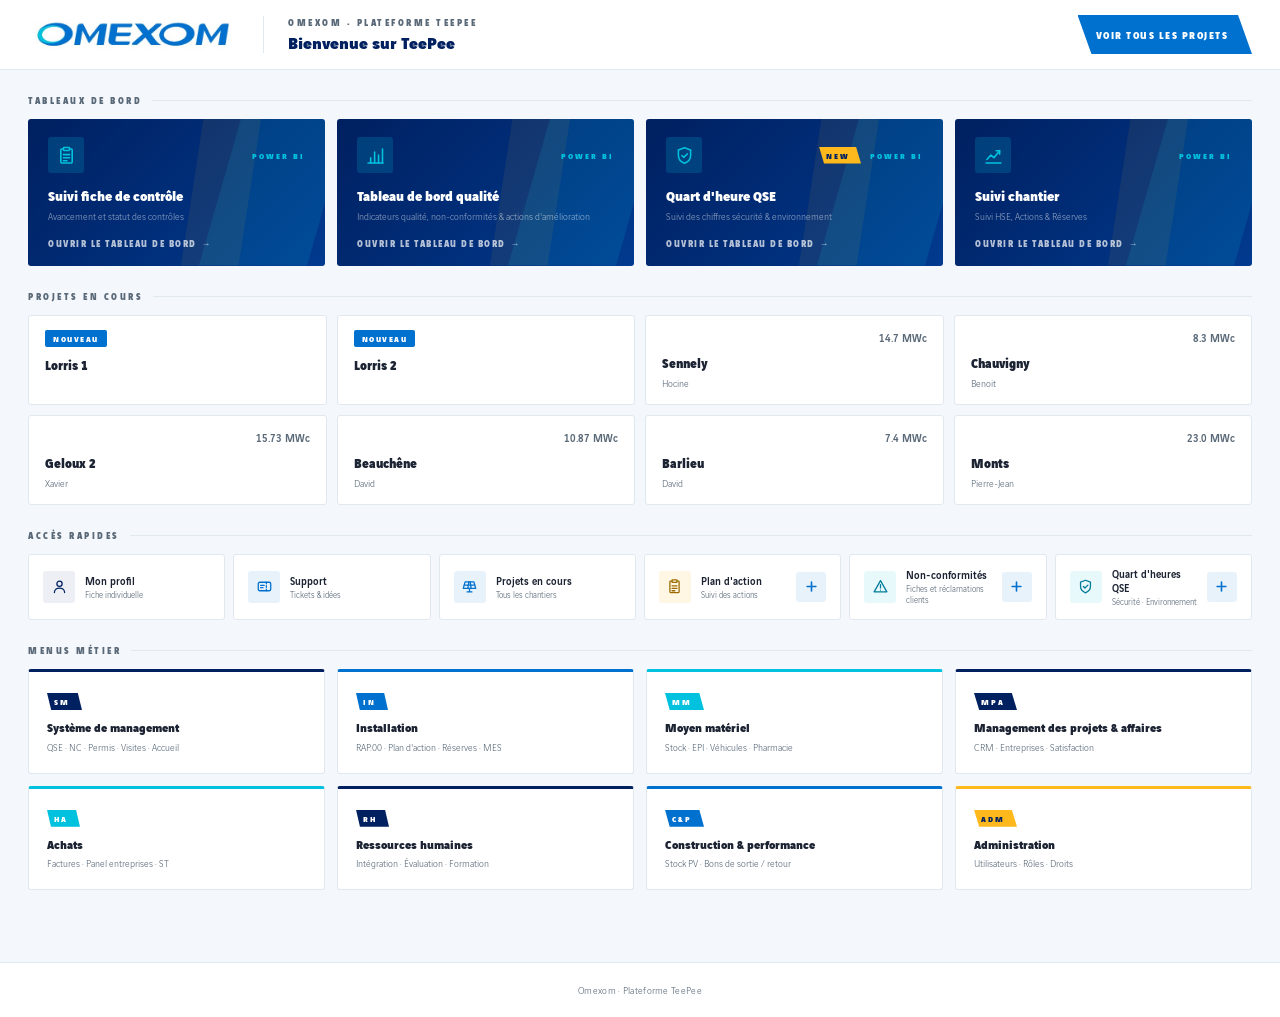
==== index.html @ c612aa85 "Retire les barres decoratives des cartes Power BI Sept barres a hauteur fixe sur chaque carte tablea" ====
<!DOCTYPE html>
<html lang="fr">
<head>
<meta charset="UTF-8">
<meta name="viewport" content="width=device-width, initial-scale=1.0">
<meta name="robots" content="noindex, nofollow, noarchive, nosnippet">
<meta name="googlebot" content="noindex, nofollow">
<title>Accueil TeePee · Omexom</title>
<link rel="stylesheet" href="omexom.css">
<style>
.quick-row { display: grid; grid-template-columns: repeat(6,1fr); gap: 8px; margin-bottom: 24px; }
.menus-grid { display: grid; grid-template-columns: repeat(4,1fr); gap: 12px; margin-bottom: 24px; }
.projects-grid { display: grid; grid-template-columns: repeat(4,1fr); gap: 10px; margin-bottom: 24px; }
.dash-grid { display: grid; grid-template-columns: repeat(4,1fr); gap: 12px; margin-bottom: 24px; }
@media (max-width: 1100px) {
  .quick-row { grid-template-columns: repeat(3,1fr); }
  .menus-grid { grid-template-columns: repeat(3,1fr); }
  .projects-grid { grid-template-columns: repeat(3,1fr); }
}
@media (max-width: 820px) {
  .dash-grid { grid-template-columns: repeat(2,1fr); }
  .quick-row, .menus-grid, .projects-grid { grid-template-columns: repeat(2,1fr); }
  .featured { flex-direction: column; align-items: flex-start; gap: 14px; }
  .hero-inner { flex-direction: column; align-items: flex-start; }
  .hero-stats { width: 100%; justify-content: flex-start; }
}
@media (max-width: 560px) {
  .body-wrap { padding: 18px 16px 36px; }
  .dash-grid, .quick-row, .menus-grid, .projects-grid { grid-template-columns: 1fr; }
}
</style>
</head>
<body>

<header class="site-header">
  <img class="site-logo" src="omexom-logo.png" alt="Omexom" width="212" height="38">
  <div class="site-id">
    <div class="site-eyebrow">Omexom · Plateforme TeePee</div>
    <div class="site-title">Bienvenue sur TeePee</div>
  </div>
  <a class="site-cta" target="_parent" href="https://safeplace.teepee.fr/#/category/F427C2AF/D956BEFD/dataList/Projets/default_Projets">Voir tous les projets</a>
</header>

<div class="body-wrap">

  <div class="section-label">Tableaux de bord</div>
  <div class="dash-grid">
    <a class="dcard" target="_parent" href="https://safeplace.teepee.fr/#/homepage/view/7FFDF492">
      <div class="dcard-deco"></div><div class="dcard-deco2"></div>
      <div class="dcard-top">
        <div class="dcard-ico"><svg class="ico" viewBox="0 0 24 24" fill="none" stroke="currentColor" stroke-width="1.8" stroke-linecap="round" stroke-linejoin="round" aria-hidden="true"><path d="M8.5 4.5H6.5a1 1 0 0 0-1 1v14a1 1 0 0 0 1 1h11a1 1 0 0 0 1-1v-14a1 1 0 0 0-1-1h-2"/><rect x="8.5" y="2.8" width="7" height="3.4" rx="0.8"/><path d="M8.5 11h7M8.5 14.5h7M8.5 18h4"/></svg></div>
        <div class="dcard-eye">Power BI</div>
      </div>
      <div class="dcard-t">Suivi fiche de contrôle</div>
      <div class="dcard-d">Avancement et statut des contrôles</div>
      <div class="dcard-link">Ouvrir le tableau de bord <span>→</span></div>
    </a>
    <a class="dcard" target="_parent" href="https://safeplace.teepee.fr/#/homepage/view/F4D24233">
      <div class="dcard-deco"></div><div class="dcard-deco2"></div>
      <div class="dcard-top">
        <div class="dcard-ico"><svg class="ico" viewBox="0 0 24 24" fill="none" stroke="currentColor" stroke-width="1.8" stroke-linecap="round" stroke-linejoin="round" aria-hidden="true"><path d="M3.5 20.5h17"/><path d="M6.5 20.5v-6M11 20.5V8M15.5 20.5v-9M20 20.5V4.5"/></svg></div>
        <div class="dcard-eye">Power BI</div>
      </div>
      <div class="dcard-t">Tableau de bord qualité</div>
      <div class="dcard-d">Indicateurs qualité, non-conformités &amp; actions d'amélioration</div>
      <div class="dcard-link">Ouvrir le tableau de bord <span>→</span></div>
    </a>
    <a class="dcard" target="_parent" href="https://safeplace.teepee.fr/#/homepage/view/403B7A7F">
      <div class="dcard-deco"></div><div class="dcard-deco2"></div>
      <div class="dcard-top">
        <div class="dcard-ico"><svg class="ico" viewBox="0 0 24 24" fill="none" stroke="currentColor" stroke-width="1.8" stroke-linecap="round" stroke-linejoin="round" aria-hidden="true"><path d="M12 3.2l7 2.6v6c0 4.3-2.9 7.6-7 9.1-4.1-1.5-7-4.8-7-9.1v-6z"/><path d="M9 12l2.2 2.2L15.4 10"/></svg></div>
        <div class="dcard-eyes"><span class="dcard-new">New</span><span class="dcard-eye">Power BI</span></div>
      </div>
      <div class="dcard-t">Quart d'heure QSE</div>
      <div class="dcard-d">Suivi des chiffres sécurité &amp; environnement</div>
      <div class="dcard-link">Ouvrir le tableau de bord <span>→</span></div>
    </a>
    <a class="dcard" target="_parent" href="https://safeplace.teepee.fr/#/homepage/view/D877A9DE">
      <div class="dcard-deco"></div><div class="dcard-deco2"></div>
      <div class="dcard-top">
        <div class="dcard-ico"><svg class="ico" viewBox="0 0 24 24" fill="none" stroke="currentColor" stroke-width="1.8" stroke-linecap="round" stroke-linejoin="round" aria-hidden="true"><path d="M3.5 20.5h17"/><path d="M4.5 16.5l4.5-5 3.5 3 6.5-8"/><path d="M15 6.5h4v4"/></svg></div>
        <div class="dcard-eye">Power BI</div>
      </div>
      <div class="dcard-t">Suivi chantier</div>
      <div class="dcard-d">Suivi HSE, Actions &amp; Réserves</div>
      <div class="dcard-link">Ouvrir le tableau de bord <span>→</span></div>
    </a>
  </div>

  <div class="section-label">Projets en cours</div>
  <div class="projects-grid">
    
    <a class="pcard" href="https://safeplace.teepee.fr/#/viewData/F427C2AF/D956BEFD/Projets/FRWEBV2/ACD92E16-845D-472B-8980-51F9F4274178?context=4359CE66-F199-41BD-AB04-97C2D27FAACD" target="_parent">
      <div class="pc-top">
        <span class="pc-badge" style="background:#0071CE;color:white">Nouveau</span>
      </div>
      <div class="pc-name">Lorris 1</div>
    </a>
    <a class="pcard" href="https://safeplace.teepee.fr/#/viewData/F427C2AF/D956BEFD/Projets/FRWEBV2/77FA5821-4992-46BE-B434-941BC3A1F169?context=6BB2C517-0812-42A4-A32C-24ED6C10D686" target="_parent">
      <div class="pc-top">
        <span class="pc-badge" style="background:#0071CE;color:white">Nouveau</span>
      </div>
      <div class="pc-name">Lorris 2</div>
    </a>
    <a class="pcard" href="https://safeplace.teepee.fr/#/viewData/F427C2AF/D956BEFD/Projets/FRWEBV2/151959C9-2C1D-4B22-8E7C-0AAF0E75C6A9?context=1F101FEF-C862-4D06-BC59-24A685C88007" target="_parent">
      <div class="pc-top">
        <span class="pc-power">14.7 MWc</span>
      </div>
      <div class="pc-name">Sennely</div>
      <div class="pc-ct">Hocine</div>
    </a>
    <a class="pcard" href="https://safeplace.teepee.fr/#/viewData/F427C2AF/D956BEFD/Projets/FRWEBV2/2450A316-F4B0-467D-BDD9-3A660E517E23?context=36965137-E5A8-4E70-94ED-A31591FF59A5" target="_parent">
      <div class="pc-top">
        <span class="pc-power">8.3 MWc</span>
      </div>
      <div class="pc-name">Chauvigny</div>
      <div class="pc-ct">Benoit</div>
    </a>
    <a class="pcard" href="https://safeplace.teepee.fr/#/viewData/F427C2AF/D956BEFD/Projets/FRWEBV2/8AB86A1F-FF0F-4AFB-B8C0-0EECD079676D?context=15C74294-C011-4AD2-8EB1-BABC94A3A114" target="_parent">
      <div class="pc-top">
        <span class="pc-power">15.73 MWc</span>
      </div>
      <div class="pc-name">Geloux 2</div>
      <div class="pc-ct">Xavier</div>
    </a>
    <a class="pcard" href="https://safeplace.teepee.fr/#/viewData/F427C2AF/D956BEFD/Projets/FRWEBV2/909B5DEA-0E07-4CEE-A2E0-70B4C4C075C3?context=4484E9AF-26D7-4C6E-951F-1E2A72ABA3E2" target="_parent">
      <div class="pc-top">
        <span class="pc-power">10.87 MWc</span>
      </div>
      <div class="pc-name">Beauchêne</div>
      <div class="pc-ct">David</div>
    </a>
    <a class="pcard" href="https://safeplace.teepee.fr/#/viewData/F427C2AF/D956BEFD/Projets/FRWEBV2/9FE56ECE-FEF0-4CE8-855C-5D540AE5E813?context=F5BE3E28-B535-4802-A409-64E264C15064" target="_parent">
      <div class="pc-top">
        <span class="pc-power">7.4 MWc</span>
      </div>
      <div class="pc-name">Barlieu</div>
      <div class="pc-ct">David</div>
    </a>
    <a class="pcard" href="https://safeplace.teepee.fr/#/viewData/F427C2AF/D956BEFD/Projets/FRWEBV2/B089CAB9-1BF4-4FFA-BCA1-B93E3921789B?context=8D988B0E-139F-4FE5-AA13-C33B41AF41DD" target="_parent">
      <div class="pc-top">
        <span class="pc-power">23.0 MWc</span>
      </div>
      <div class="pc-name">Monts</div>
      <div class="pc-ct">Pierre-Jean</div>
    </a>
  </div>

  <div class="section-label">Accès rapides</div>
  <div class="quick-row">
    <div class="qcard">
      <a class="qcard-hit" target="_parent" href="https://safeplace.teepee.fr/#/category/E6FE12CE/ED68D778/dataList/USER/FiltreLUtilisateurNeVoitQueSesTickets" aria-label="Ouvrir Mon profil"></a>
      <div class="qico id"><svg class="ico" viewBox="0 0 24 24" fill="none" stroke="currentColor" stroke-width="1.8" stroke-linecap="round" stroke-linejoin="round" aria-hidden="true"><circle cx="12" cy="8.2" r="3.7"/><path d="M4.8 20.5c0-3.7 3.2-6.2 7.2-6.2s7.2 2.5 7.2 6.2"/></svg></div><div><div class="ql2">Mon profil</div><div class="qs2">Fiche individuelle</div></div>
    </div>
    <div class="qcard">
      <a class="qcard-hit" target="_parent" href="https://safeplace.teepee.fr/#/category/DC3605A6/AE9641CE/dataList/TicketsSupport/FiltreLUtilisateurVoirQueSesTickets" aria-label="Ouvrir Support"></a>
      <div class="qico ib"><svg class="ico" viewBox="0 0 24 24" fill="none" stroke="currentColor" stroke-width="1.8" stroke-linecap="round" stroke-linejoin="round" aria-hidden="true"><rect x="3.2" y="6" width="17.6" height="12" rx="2"/><path d="M14.6 6v2.2M14.6 10.9v2.2M14.6 15.8v2.2"/><path d="M6.4 10.4h5.2M6.4 13.6h3.4"/></svg></div><div><div class="ql2">Support</div><div class="qs2">Tickets &amp; idées</div></div>
    </div>
    <div class="qcard">
      <a class="qcard-hit" target="_parent" href="https://safeplace.teepee.fr/#/category/F427C2AF/D956BEFD/dataList/Projets/default_Projets" aria-label="Ouvrir Projets en cours"></a>
      <div class="qico ib"><svg class="ico" viewBox="0 0 24 24" fill="none" stroke="currentColor" stroke-width="1.8" stroke-linecap="round" stroke-linejoin="round" aria-hidden="true"><path d="M3.2 14.6l2.6-9.2h12.4l2.6 9.2z"/><path d="M4.6 10h14.8M11 5.4l-1.3 9.2M13 5.4l1.3 9.2"/><path d="M12 14.6v4.6M8.6 19.6h6.8"/></svg></div><div><div class="ql2">Projets en cours</div><div class="qs2">Tous les chantiers</div></div>
    </div>
    <div class="qcard">
      <a class="qcard-hit" target="_parent" href="https://safeplace.teepee.fr/#/category/0CBC7D3A/1A268114/dataList/PlanDActions/PlanDActionsGeNeRal" aria-label="Ouvrir Plan d'action"></a>
      <div class="qico iy"><svg class="ico" viewBox="0 0 24 24" fill="none" stroke="currentColor" stroke-width="1.8" stroke-linecap="round" stroke-linejoin="round" aria-hidden="true"><path d="M8.5 4.5H6.5a1 1 0 0 0-1 1v14a1 1 0 0 0 1 1h11a1 1 0 0 0 1-1v-14a1 1 0 0 0-1-1h-2"/><rect x="8.5" y="2.8" width="7" height="3.4" rx="0.8"/><path d="M8.5 11h7M8.5 14.5h7M8.5 18h4"/></svg></div><div><div class="ql2">Plan d'action</div><div class="qs2">Suivi des actions</div></div>
      <a class="qcard-saisir" target="_parent" href="https://safeplace.teepee.fr/#/viewData/0CBC7D3A/1A268114/PlanDActions/PlanDActions" title="Nouvelle saisie" aria-label="Saisir Plan d'action"><svg viewBox="0 0 24 24" fill="none" stroke="currentColor" stroke-width="2.6" stroke-linecap="round" aria-hidden="true"><path d="M12 5v14M5 12h14"/></svg></a>
    </div>
    <div class="qcard">
      <a class="qcard-hit" target="_parent" href="https://safeplace.teepee.fr/#/category/92F82BEE/E279156E/dataList/FicheDeNonConformite/default_FicheDeNonConformite" aria-label="Ouvrir Non-conformités"></a>
      <div class="qico it"><svg class="ico" viewBox="0 0 24 24" fill="none" stroke="currentColor" stroke-width="1.8" stroke-linecap="round" stroke-linejoin="round" aria-hidden="true"><path d="M12 3.8L21 19.5H3z"/><path d="M12 9.5v4.5"/><path d="M12 17h0.01"/></svg></div><div><div class="ql2">Non-conformités</div><div class="qs2">Fiches et réclamations clients</div></div>
      <a class="qcard-saisir" target="_parent" href="https://safeplace.teepee.fr/#/viewData/92F82BEE/E279156E/FicheDeNonConformite/FicheDeNonConformite" title="Nouvelle saisie" aria-label="Saisir Non-conformités"><svg viewBox="0 0 24 24" fill="none" stroke="currentColor" stroke-width="2.6" stroke-linecap="round" aria-hidden="true"><path d="M12 5v14M5 12h14"/></svg></a>
    </div>
    <div class="qcard">
      <a class="qcard-hit" target="_parent" href="https://safeplace.teepee.fr/#/category/92F82BEE/4231E439/dataList/14DHeureQHSE/default_14DHeureQHSE" aria-label="Ouvrir Quart d'heures QSE"></a>
      <div class="qico it"><svg class="ico" viewBox="0 0 24 24" fill="none" stroke="currentColor" stroke-width="1.8" stroke-linecap="round" stroke-linejoin="round" aria-hidden="true"><path d="M12 3.2l7 2.6v6c0 4.3-2.9 7.6-7 9.1-4.1-1.5-7-4.8-7-9.1v-6z"/><path d="M9 12l2.2 2.2L15.4 10"/></svg></div><div><div class="ql2">Quart d'heures QSE</div><div class="qs2">Sécurité · Environnement</div></div>
      <a class="qcard-saisir" target="_parent" href="https://safeplace.teepee.fr/#/viewData/92F82BEE/4231E439/14DHeureQHSE/QuartDHeureSeCuriteEnvironnement" title="Nouvelle saisie" aria-label="Saisir Quart d'heures QSE"><svg viewBox="0 0 24 24" fill="none" stroke="currentColor" stroke-width="2.6" stroke-linecap="round" aria-hidden="true"><path d="M12 5v14M5 12h14"/></svg></a>
    </div>
  </div>

  <div class="section-label">Menus métier</div>
  <div class="menus-grid">
    <a class="mcard cm" target="_parent" href="https://safeplace.teepee.fr/#/category/92F82BEE"><div class="badge bm">SM</div><div class="mc-t">Système de management</div><div class="mc-d">QSE · NC · Permis · Visites · Accueil</div></a>
    <a class="mcard co" target="_parent" href="https://safeplace.teepee.fr/#/category/0CBC7D3A"><div class="badge bo">IN</div><div class="mc-t">Installation</div><div class="mc-d">RAP.00 · Plan d'action · Réserves · MES</div></a>
    <a class="mcard cs" target="_parent" href="https://safeplace.teepee.fr/#/category/9A294B91"><div class="badge bs">MM</div><div class="mc-t">Moyen matériel</div><div class="mc-d">Stock · EPI · Véhicules · Pharmacie</div></a>
    <a class="mcard cm" target="_parent" href="https://safeplace.teepee.fr/#/category/32DB80F2"><div class="badge bm">MPA</div><div class="mc-t">Management des projets &amp; affaires</div><div class="mc-d">CRM · Entreprises · Satisfaction</div></a>
    <a class="mcard cs" target="_parent" href="https://safeplace.teepee.fr/#/category/67103350"><div class="badge bs">HA</div><div class="mc-t">Achats</div><div class="mc-d">Factures · Panel entreprises · ST</div></a>
    <a class="mcard cm" target="_parent" href="https://safeplace.teepee.fr/#/category/D92BB7C3"><div class="badge bm">RH</div><div class="mc-t">Ressources humaines</div><div class="mc-d">Intégration · Évaluation · Formation</div></a>
    <a class="mcard co" target="_parent" href="https://safeplace.teepee.fr/#/category/1EEE8D15"><div class="badge bo">C&amp;P</div><div class="mc-t">Construction &amp; performance</div><div class="mc-d">Stock PV · Bons de sortie / retour</div></a>
    <a class="mcard ca" target="_parent" href="https://safeplace.teepee.fr/#/category/FA584D40/DED3EB21/dataList/USER/default_USER"><div class="badge ba">ADM</div><div class="mc-t">Administration</div><div class="mc-d">Utilisateurs · Rôles · Droits</div></a>
  </div>
</div>


<!-- FOOTER -->
<footer class="site-footer">
  <div class="footer-note">Omexom · Plateforme TeePee</div>
</footer>
</body>
</html>
---- omexom.css ----
/* Feuille commune des pages TeePee Omexom.
   Tout ce qui est partage par au moins deux pages vit ici : polices, jetons de
   couleur, et les composants (cartes, badges, pied de page).
   Ce qui reste dans la balise style de chaque page : le nombre de colonnes de ses
   grilles et ses points de rupture, qui lui sont propres. */

/* Vinci Sans, propriete du groupe VINCI. Voir README. */
@font-face { font-family: 'Vinci Sans'; src: url('vinci_sans_extra_light.woff2') format('woff2'); font-weight: 200; font-style: normal; font-display: swap; }
@font-face { font-family: 'Vinci Sans'; src: url('vinci_sans_light.woff2') format('woff2'); font-weight: 300; font-style: normal; font-display: swap; }
@font-face { font-family: 'Vinci Sans'; src: url('vinci_sans_regular.woff2') format('woff2'); font-weight: 400; font-style: normal; font-display: swap; }
@font-face { font-family: 'Vinci Sans'; src: url('vinci_sans_italic.woff2') format('woff2'); font-weight: 400; font-style: italic; font-display: swap; }
@font-face { font-family: 'Vinci Sans'; src: url('vinci_sans_medium.woff2') format('woff2'); font-weight: 500; font-style: normal; font-display: swap; }
@font-face { font-family: 'Vinci Sans'; src: url('vinci_sans_bold.woff2') format('woff2'); font-weight: 700; font-style: normal; font-display: swap; }
@font-face { font-family: 'Vinci Sans'; src: url('vinci_sans_black.woff2') format('woff2'); font-weight: 900; font-style: normal; font-display: swap; }

*, *::before, *::after { box-sizing: border-box; margin: 0; padding: 0; }
:root {
  --blue: #0071CE; --turq: #00C1DE; --deep: #002060;
  --yellow: #FFB91D; --colvert: #007B99;
  --bg: #F4F7FB; --white: #FFFFFF;
  --text: #1C2333; --mid: #5A6978; --border: #E0E8F0;
  --plus: url("data:image/svg+xml,%3Csvg xmlns='http://www.w3.org/2000/svg' viewBox='0 0 24 24' fill='none' stroke='%23000' stroke-width='3.4' stroke-linecap='round'%3E%3Cpath d='M12 5v14M5 12h14'/%3E%3C/svg%3E");
}
/* ── BANDEAU DE TETE ── */
.site-header {
  background: var(--white); border-bottom: 1px solid var(--border);
  padding: 15px 28px; display: flex; align-items: center; gap: 24px;
}
.site-logo { height: 38px; width: auto; display: block; flex: none; }
.site-id { border-left: 1px solid var(--border); padding-left: 24px; min-width: 0; }
.site-eyebrow {
  font-size: 9px; font-weight: 900; letter-spacing: 2.5px; text-transform: uppercase;
  color: var(--mid); margin-bottom: 3px;
}
.site-title { font-size: 17px; font-weight: 900; color: var(--deep); line-height: 1.2; }
.site-cta {
  margin-left: auto; flex: none; text-decoration: none;
  background: var(--blue); color: #fff;
  font-size: 10px; font-weight: 900; letter-spacing: 1.5px; text-transform: uppercase;
  padding: 12px 24px 12px 18px;
  clip-path: polygon(0 0,92% 0,100% 100%,8% 100%);
  transition: background 0.15s;
}
.site-cta:hover { background: var(--deep); }

@media (max-width: 820px) {
  .site-header { flex-wrap: wrap; gap: 14px; }
  .site-id { border-left: 0; padding-left: 0; }
  .site-cta { margin-left: 0; }
}

/* ── PICTOGRAMMES ── */
.ico { width: 26px; height: 26px; display: block; }
.qico .ico { width: 17px; height: 17px; }
.dcard-ico .ico { width: 21px; height: 21px; }

body { font-family: 'Vinci Sans', Arial, sans-serif; background: var(--bg); color: var(--text); margin: 0; padding: 0; }
.body-wrap { padding: 24px 28px 48px; }
.section-label {
  font-size: 9px; font-weight: 900; letter-spacing: 2.5px; text-transform: uppercase;
  color: var(--mid); margin-bottom: 12px;
  display: flex; align-items: center; gap: 10px;
}
.section-label::after { content: ''; flex: 1; height: 1px; background: var(--border); }
.qcard {
  background: var(--white); border: 1px solid var(--border); border-radius: 3px;
  padding: 12px 14px; display: flex; align-items: center; gap: 10px; position: relative;
  cursor: pointer; text-decoration: none; color: inherit;
  transition: border-color 0.15s, box-shadow 0.15s, transform 0.12s;
}
.qcard:hover { border-color: var(--blue); box-shadow: 0 3px 12px rgba(0,113,206,0.09); transform: translateY(-1px); }
.qcard-hit { position: absolute; inset: 0; z-index: 1; }
.qcard-saisir {
  position: relative; z-index: 2; margin-left: auto; flex: none;
  width: 30px; height: 30px; border-radius: 3px;
  display: flex; align-items: center; justify-content: center;
  color: var(--blue); background: rgba(0,113,206,0.09); text-decoration: none;
  transition: background 0.15s, color 0.15s;
}
.qcard-saisir svg { width: 15px; height: 15px; }
.qcard-saisir:hover { background: var(--blue); color: #fff; }
.qico { width: 32px; height: 32px; border-radius: 3px; display: flex; align-items: center; justify-content: center; font-size: 14px; flex-shrink: 0; }
.ib { background: rgba(0,113,206,0.09); }
.it { background: rgba(0,193,222,0.09); }
.id { background: rgba(0,32,96,0.07); }
.iy { background: rgba(255,185,29,0.12); }
.qico { color: var(--blue); }
.qico.it { color: var(--colvert); }
.qico.id { color: var(--deep); }
.qico.iy { color: #9A6B00; }
.ql2 { font-size: 11px; font-weight: 500; color: var(--text); line-height: 1.3; }
.qs2 { font-size: 9px; font-weight: 300; color: var(--mid); margin-top: 1px; }
.mcard {
  background: var(--white); border: 1px solid var(--border);
  border-top: 3px solid var(--blue); border-radius: 3px;
  padding: 16px 18px 18px; cursor: pointer; text-decoration: none;
  display: block; position: relative;
  transition: box-shadow 0.15s, transform 0.12s;
}
.mcard:hover { box-shadow: 0 5px 18px rgba(0,32,96,0.08); transform: translateY(-2px); }
.mcard.cm { border-top-color: var(--deep); }
.mcard.co { border-top-color: var(--blue); }
.mcard.cs { border-top-color: var(--turq); }
.mcard.ca { border-top-color: var(--yellow); }
.badge { display: inline-block; font-size: 8px; font-weight: 900; letter-spacing: 2px; text-transform: uppercase; padding: 3px 12px 3px 7px; clip-path: polygon(0 0,88% 0,100% 100%,12% 100%); color: white; margin-bottom: 10px; }
.bm { background: var(--deep); }
.bo { background: var(--blue); }
.bs { background: var(--turq); }
.ba { background: var(--yellow); color: var(--deep); }
.mc-t { font-size: 12px; font-weight: 900; color: var(--text); margin-bottom: 4px; line-height: 1.3; padding-right: 36px; }
.mc-d { font-size: 10px; font-weight: 300; color: var(--mid); line-height: 1.5; }
.pcard { background: var(--white); border: 1px solid var(--border); border-radius: 3px; padding: 14px 16px; text-decoration: none; color: inherit; display: block; transition: box-shadow 0.15s, transform 0.12s; }
.pcard:hover { box-shadow: 0 4px 16px rgba(0,32,96,0.10); transform: translateY(-2px); border-color: var(--blue); }
.pc-top { display: flex; align-items: center; justify-content: space-between; margin-bottom: 8px; }
.pc-badge { font-size: 8px; font-weight: 900; letter-spacing: 1.5px; text-transform: uppercase; padding: 3px 8px; border-radius: 2px; }
.pc-power { font-size: 11px; font-weight: 500; color: var(--mid); margin-left: auto; }
.pc-name { font-size: 13px; font-weight: 900; color: var(--text); margin-bottom: 4px; }
.pc-ct { font-size: 10px; font-weight: 300; color: var(--mid); }
.site-footer {
  background: var(--white);
  border-top: 1px solid var(--border);
  padding: 20px 28px;
  text-align: center;
}
.footer-inner { display: flex; justify-content: center; align-items: center; }
.footer-note { font-size: 10px; font-weight: 300; color: var(--mid); letter-spacing: 0.3px; }
.dcard {
  position: relative; overflow: hidden;
  background: linear-gradient(135deg, #002060 0%, #013a8f 100%);
  border-radius: 3px; padding: 18px 20px 16px;
  text-decoration: none; display: block;
  transition: box-shadow 0.16s, transform 0.12s;
}
.dcard:hover { box-shadow: 0 8px 26px rgba(0,32,96,0.26); transform: translateY(-2px); }
.dcard-deco { position: absolute; right: -24px; top: 0; bottom: 0; width: 150px; background: rgba(0,193,222,0.13); clip-path: polygon(28% 0,100% 0,72% 100%,0% 100%); pointer-events: none; }
.dcard-deco2 { position: absolute; right: 64px; top: 0; bottom: 0; width: 80px; background: rgba(255,185,29,0.07); clip-path: polygon(28% 0,100% 0,72% 100%,0% 100%); pointer-events: none; }
.dcard-top { display: flex; align-items: center; justify-content: space-between; position: relative; z-index: 1; margin-bottom: 14px; }
.dcard-ico { width: 36px; height: 36px; border-radius: 3px; background: rgba(0,193,222,0.18); display: flex; align-items: center; justify-content: center; color: var(--turq); }
.dcard-eye { font-size: 8px; font-weight: 900; letter-spacing: 2px; text-transform: uppercase; color: var(--turq); }
.dcard-eyes { display: flex; align-items: center; gap: 9px; }
.dcard-new {
  font-size: 8px; font-weight: 900; letter-spacing: 2px; text-transform: uppercase;
  color: var(--deep); background: var(--yellow);
  padding: 3px 11px 3px 7px; clip-path: polygon(0 0,88% 0,100% 100%,12% 100%);
}
.dcard-t { font-size: 14px; font-weight: 900; color: #fff; line-height: 1.25; position: relative; z-index: 1; margin-bottom: 4px; }
.dcard-d { font-size: 10px; font-weight: 300; color: rgba(255,255,255,0.55); position: relative; z-index: 1; line-height: 1.4; }
.dcard-link { font-size: 9px; font-weight: 900; letter-spacing: 1.5px; text-transform: uppercase; color: rgba(255,255,255,0.7); position: relative; z-index: 1; margin-top: 14px; display: flex; align-items: center; gap: 5px; transition: color 0.16s; }
.dcard:hover .dcard-link { color: var(--turq); }
.dcard-link span { transition: transform 0.16s; }
.dcard:hover .dcard-link span { transform: translateX(3px); }
.ocard {
  background: var(--white); border: 1px solid var(--border);
  border-top: 3px solid var(--blue); border-radius: 3px;
  padding: 20px 22px 18px; text-decoration: none; color: inherit;
  display: flex; flex-direction: column; position: relative; overflow: hidden;
  transition: box-shadow 0.15s, transform 0.12s, border-color 0.15s;
}
.ocard:hover { box-shadow: 0 6px 20px rgba(0,32,96,0.10); transform: translateY(-2px); }
.ocard.c1 { border-top-color: var(--blue); }
.ocard.c2 { border-top-color: var(--turq); }
.ocard.c3 { border-top-color: var(--deep); }
.ocard.c4 { border-top-color: var(--colvert); }
.ocard.c5 { border-top-color: var(--yellow); }
.ocard-ico { width: 44px; height: 44px; border-radius: 4px; display: flex; align-items: center; justify-content: center; font-size: 22px; margin-bottom: 14px; }
.ocard.c1 .ocard-ico { background: rgba(0,113,206,0.10); }
.ocard.c2 .ocard-ico { background: rgba(0,193,222,0.12); }
.ocard.c3 .ocard-ico { background: rgba(0,32,96,0.07); }
.ocard.c4 .ocard-ico { background: rgba(0,123,153,0.10); }
.ocard.c5 .ocard-ico { background: rgba(255,185,29,0.16); }
.ocard.c1 .ocard-ico { color: var(--blue); }
.ocard.c2 .ocard-ico { color: #00A0B8; }
.ocard.c3 .ocard-ico { color: var(--deep); }
.ocard.c4 .ocard-ico { color: var(--colvert); }
.ocard.c5 .ocard-ico { color: #9A6B00; }
.ocard-tag {
  position: absolute; top: 14px; right: 14px;
  font-size: 8px; font-weight: 900; letter-spacing: 1.5px; text-transform: uppercase;
  color: var(--colvert); background: rgba(0,193,222,0.13);
  padding: 3px 8px; border-radius: 2px;
}
.ocard-t { font-size: 15px; font-weight: 900; color: var(--text); margin-bottom: 5px; line-height: 1.25; }
.ocard-d { font-size: 11px; font-weight: 300; color: var(--mid); line-height: 1.5; margin-bottom: 16px; }
.ocard-link { font-size: 9px; font-weight: 900; letter-spacing: 1.5px; text-transform: uppercase; color: var(--blue); display: flex; align-items: center; gap: 5px; }
.ocard-hit { position: absolute; inset: 0; z-index: 1; }
.ocard-actions { margin-top: auto; display: flex; align-items: center; justify-content: space-between; gap: 10px; }
.ocard-saisir {
  position: relative; z-index: 2; text-decoration: none; white-space: nowrap;
  display: inline-flex; align-items: center; gap: 6px;
  font-family: inherit; font-size: 10px; font-weight: 900; letter-spacing: 1.3px;
  text-transform: uppercase; color: #fff; background: var(--blue);
  padding: 10px 18px 10px 14px; clip-path: polygon(0 0,92% 0,100% 100%,8% 100%);
  transition: background 0.15s, transform 0.12s;
}
.ocard-saisir::before {
  content: ''; width: 11px; height: 11px; flex: none;
  background: currentColor;
  -webkit-mask: var(--plus) center/11px no-repeat; mask: var(--plus) center/11px no-repeat;
}
.ocard-saisir:hover { background: var(--deep); transform: translateY(-1px); }
.ocard-actions { margin-top: auto; padding-top: 4px; }
.ocard-link span { transition: transform 0.16s; }
.ocard:hover .ocard-link span { transform: translateX(3px); }
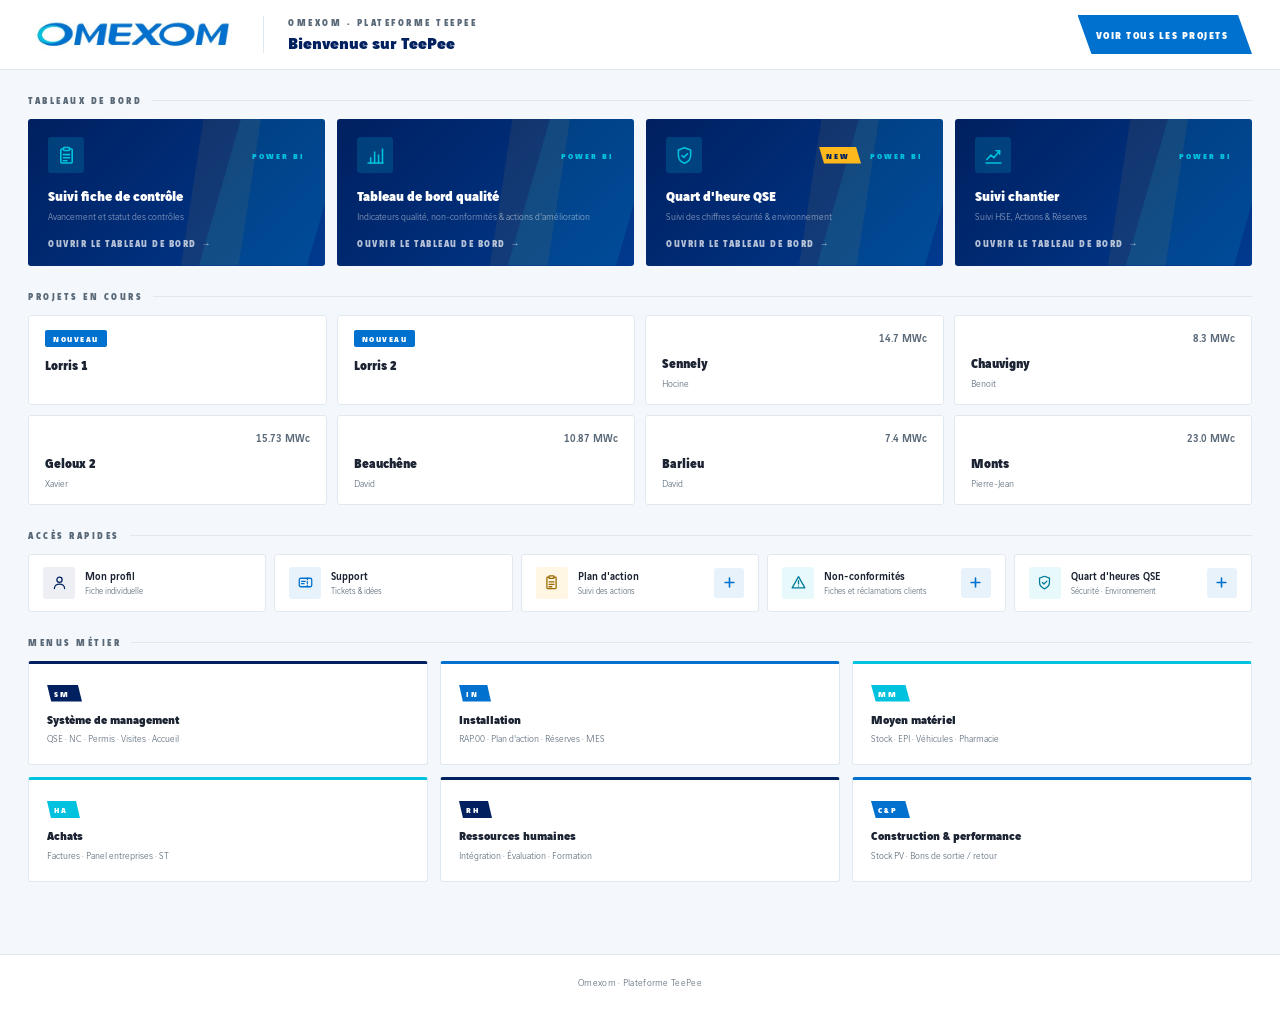
==== commit 759f17ad: "Retire les cartes que le lecteur ne peut pas ouvrir et les portes en double Accueil : MPA et Adminis" ====
--- a/index.html
+++ b/index.html
@@ -8,13 +8,15 @@
 <title>Accueil TeePee · Omexom</title>
 <link rel="stylesheet" href="omexom.css">
 <style>
-.quick-row { display: grid; grid-template-columns: repeat(6,1fr); gap: 8px; margin-bottom: 24px; }
-.menus-grid { display: grid; grid-template-columns: repeat(4,1fr); gap: 12px; margin-bottom: 24px; }
+.quick-row { display: grid; grid-template-columns: repeat(5,1fr); gap: 8px; margin-bottom: 24px; }
+.menus-grid { display: grid; grid-template-columns: repeat(6,1fr); gap: 12px; margin-bottom: 24px; }
 .projects-grid { display: grid; grid-template-columns: repeat(4,1fr); gap: 10px; margin-bottom: 24px; }
 .dash-grid { display: grid; grid-template-columns: repeat(4,1fr); gap: 12px; margin-bottom: 24px; }
+@media (max-width: 1300px) {
+  .menus-grid { grid-template-columns: repeat(3,1fr); }
+}
 @media (max-width: 1100px) {
   .quick-row { grid-template-columns: repeat(3,1fr); }
-  .menus-grid { grid-template-columns: repeat(3,1fr); }
   .projects-grid { grid-template-columns: repeat(3,1fr); }
 }
 @media (max-width: 820px) {
@@ -157,10 +159,6 @@
       <div class="qico ib"><svg class="ico" viewBox="0 0 24 24" fill="none" stroke="currentColor" stroke-width="1.8" stroke-linecap="round" stroke-linejoin="round" aria-hidden="true"><rect x="3.2" y="6" width="17.6" height="12" rx="2"/><path d="M14.6 6v2.2M14.6 10.9v2.2M14.6 15.8v2.2"/><path d="M6.4 10.4h5.2M6.4 13.6h3.4"/></svg></div><div><div class="ql2">Support</div><div class="qs2">Tickets &amp; idées</div></div>
     </div>
     <div class="qcard">
-      <a class="qcard-hit" target="_parent" href="https://safeplace.teepee.fr/#/category/F427C2AF/D956BEFD/dataList/Projets/default_Projets" aria-label="Ouvrir Projets en cours"></a>
-      <div class="qico ib"><svg class="ico" viewBox="0 0 24 24" fill="none" stroke="currentColor" stroke-width="1.8" stroke-linecap="round" stroke-linejoin="round" aria-hidden="true"><path d="M3.2 14.6l2.6-9.2h12.4l2.6 9.2z"/><path d="M4.6 10h14.8M11 5.4l-1.3 9.2M13 5.4l1.3 9.2"/><path d="M12 14.6v4.6M8.6 19.6h6.8"/></svg></div><div><div class="ql2">Projets en cours</div><div class="qs2">Tous les chantiers</div></div>
-    </div>
-    <div class="qcard">
       <a class="qcard-hit" target="_parent" href="https://safeplace.teepee.fr/#/category/0CBC7D3A/1A268114/dataList/PlanDActions/PlanDActionsGeNeRal" aria-label="Ouvrir Plan d'action"></a>
       <div class="qico iy"><svg class="ico" viewBox="0 0 24 24" fill="none" stroke="currentColor" stroke-width="1.8" stroke-linecap="round" stroke-linejoin="round" aria-hidden="true"><path d="M8.5 4.5H6.5a1 1 0 0 0-1 1v14a1 1 0 0 0 1 1h11a1 1 0 0 0 1-1v-14a1 1 0 0 0-1-1h-2"/><rect x="8.5" y="2.8" width="7" height="3.4" rx="0.8"/><path d="M8.5 11h7M8.5 14.5h7M8.5 18h4"/></svg></div><div><div class="ql2">Plan d'action</div><div class="qs2">Suivi des actions</div></div>
       <a class="qcard-saisir" target="_parent" href="https://safeplace.teepee.fr/#/viewData/0CBC7D3A/1A268114/PlanDActions/PlanDActions" title="Nouvelle saisie" aria-label="Saisir Plan d'action"><svg viewBox="0 0 24 24" fill="none" stroke="currentColor" stroke-width="2.6" stroke-linecap="round" aria-hidden="true"><path d="M12 5v14M5 12h14"/></svg></a>
@@ -182,11 +180,9 @@
     <a class="mcard cm" target="_parent" href="https://safeplace.teepee.fr/#/category/92F82BEE"><div class="badge bm">SM</div><div class="mc-t">Système de management</div><div class="mc-d">QSE · NC · Permis · Visites · Accueil</div></a>
     <a class="mcard co" target="_parent" href="https://safeplace.teepee.fr/#/category/0CBC7D3A"><div class="badge bo">IN</div><div class="mc-t">Installation</div><div class="mc-d">RAP.00 · Plan d'action · Réserves · MES</div></a>
     <a class="mcard cs" target="_parent" href="https://safeplace.teepee.fr/#/category/9A294B91"><div class="badge bs">MM</div><div class="mc-t">Moyen matériel</div><div class="mc-d">Stock · EPI · Véhicules · Pharmacie</div></a>
-    <a class="mcard cm" target="_parent" href="https://safeplace.teepee.fr/#/category/32DB80F2"><div class="badge bm">MPA</div><div class="mc-t">Management des projets &amp; affaires</div><div class="mc-d">CRM · Entreprises · Satisfaction</div></a>
     <a class="mcard cs" target="_parent" href="https://safeplace.teepee.fr/#/category/67103350"><div class="badge bs">HA</div><div class="mc-t">Achats</div><div class="mc-d">Factures · Panel entreprises · ST</div></a>
     <a class="mcard cm" target="_parent" href="https://safeplace.teepee.fr/#/category/D92BB7C3"><div class="badge bm">RH</div><div class="mc-t">Ressources humaines</div><div class="mc-d">Intégration · Évaluation · Formation</div></a>
     <a class="mcard co" target="_parent" href="https://safeplace.teepee.fr/#/category/1EEE8D15"><div class="badge bo">C&amp;P</div><div class="mc-t">Construction &amp; performance</div><div class="mc-d">Stock PV · Bons de sortie / retour</div></a>
-    <a class="mcard ca" target="_parent" href="https://safeplace.teepee.fr/#/category/FA584D40/DED3EB21/dataList/USER/default_USER"><div class="badge ba">ADM</div><div class="mc-t">Administration</div><div class="mc-d">Utilisateurs · Rôles · Droits</div></a>
   </div>
 </div>
 
--- a/omexom.css
+++ b/omexom.css
@@ -61,7 +61,10 @@
   color: var(--mid); margin-bottom: 12px;
   display: flex; align-items: center; gap: 10px;
 }
-.section-label::after { content: ''; flex: 1; height: 1px; background: var(--border); }
+.section-label::after { content: ''; flex: 1; height: 1px; background: var(--border); order: 1; }
+.section-link { order: 2; text-decoration: none; color: var(--blue); display: flex; align-items: center; gap: 5px; letter-spacing: inherit; }
+.section-link span { transition: transform 0.16s; }
+.section-link:hover span { transform: translateX(3px); }
 .qcard {
   background: var(--white); border: 1px solid var(--border); border-radius: 3px;
   padding: 12px 14px; display: flex; align-items: center; gap: 10px; position: relative;
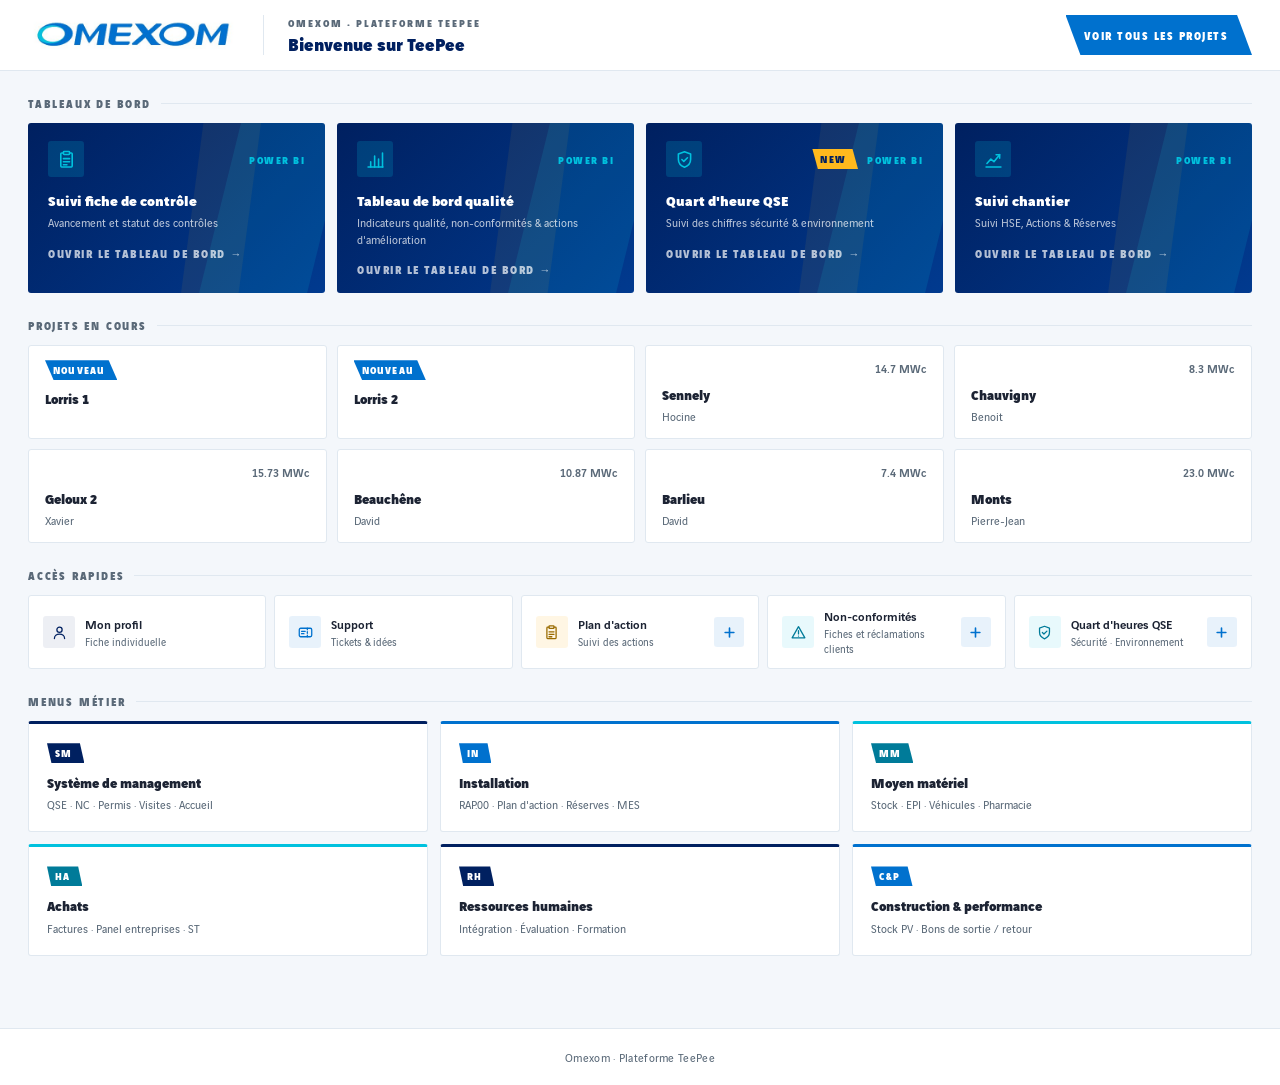
==== commit 28163dcf: "Remonte la typographie et unifie la forme des pastilles Plus rien sous 10 px, plus de graisse legere" ====
--- a/index.html
+++ b/index.html
@@ -94,13 +94,13 @@
     
     <a class="pcard" href="https://safeplace.teepee.fr/#/viewData/F427C2AF/D956BEFD/Projets/FRWEBV2/ACD92E16-845D-472B-8980-51F9F4274178?context=4359CE66-F199-41BD-AB04-97C2D27FAACD" target="_parent">
       <div class="pc-top">
-        <span class="pc-badge" style="background:#0071CE;color:white">Nouveau</span>
+        <span class="pc-badge new">Nouveau</span>
       </div>
       <div class="pc-name">Lorris 1</div>
     </a>
     <a class="pcard" href="https://safeplace.teepee.fr/#/viewData/F427C2AF/D956BEFD/Projets/FRWEBV2/77FA5821-4992-46BE-B434-941BC3A1F169?context=6BB2C517-0812-42A4-A32C-24ED6C10D686" target="_parent">
       <div class="pc-top">
-        <span class="pc-badge" style="background:#0071CE;color:white">Nouveau</span>
+        <span class="pc-badge new">Nouveau</span>
       </div>
       <div class="pc-name">Lorris 2</div>
     </a>
--- a/omexom.css
+++ b/omexom.css
@@ -29,14 +29,14 @@
 .site-logo { height: 38px; width: auto; display: block; flex: none; }
 .site-id { border-left: 1px solid var(--border); padding-left: 24px; min-width: 0; }
 .site-eyebrow {
-  font-size: 9px; font-weight: 900; letter-spacing: 2.5px; text-transform: uppercase;
+  font-size: 10px; font-weight: 900; letter-spacing: 2px; text-transform: uppercase;
   color: var(--mid); margin-bottom: 3px;
 }
-.site-title { font-size: 17px; font-weight: 900; color: var(--deep); line-height: 1.2; }
+.site-title { font-size: 18px; font-weight: 900; color: var(--deep); line-height: 1.2; }
 .site-cta {
   margin-left: auto; flex: none; text-decoration: none;
   background: var(--blue); color: #fff;
-  font-size: 10px; font-weight: 900; letter-spacing: 1.5px; text-transform: uppercase;
+  font-size: 11px; font-weight: 900; letter-spacing: 1.5px; text-transform: uppercase;
   padding: 12px 24px 12px 18px;
   clip-path: polygon(0 0,92% 0,100% 100%,8% 100%);
   transition: background 0.15s;
@@ -57,7 +57,7 @@
 body { font-family: 'Vinci Sans', Arial, sans-serif; background: var(--bg); color: var(--text); margin: 0; padding: 0; }
 .body-wrap { padding: 24px 28px 48px; }
 .section-label {
-  font-size: 9px; font-weight: 900; letter-spacing: 2.5px; text-transform: uppercase;
+  font-size: 11px; font-weight: 900; letter-spacing: 1.8px; text-transform: uppercase;
   color: var(--mid); margin-bottom: 12px;
   display: flex; align-items: center; gap: 10px;
 }
@@ -91,8 +91,8 @@
 .qico.it { color: var(--colvert); }
 .qico.id { color: var(--deep); }
 .qico.iy { color: #9A6B00; }
-.ql2 { font-size: 11px; font-weight: 500; color: var(--text); line-height: 1.3; }
-.qs2 { font-size: 9px; font-weight: 300; color: var(--mid); margin-top: 1px; }
+.ql2 { font-size: 13px; font-weight: 500; color: var(--text); line-height: 1.3; }
+.qs2 { font-size: 11px; font-weight: 400; color: var(--mid); margin-top: 1px; }
 .mcard {
   background: var(--white); border: 1px solid var(--border);
   border-top: 3px solid var(--blue); border-radius: 3px;
@@ -105,20 +105,26 @@
 .mcard.co { border-top-color: var(--blue); }
 .mcard.cs { border-top-color: var(--turq); }
 .mcard.ca { border-top-color: var(--yellow); }
-.badge { display: inline-block; font-size: 8px; font-weight: 900; letter-spacing: 2px; text-transform: uppercase; padding: 3px 12px 3px 7px; clip-path: polygon(0 0,88% 0,100% 100%,12% 100%); color: white; margin-bottom: 10px; }
+/* Une seule forme de pastille, partout : menus, projets, tableaux de bord, cartes Offre. */
+.badge, .pc-badge, .dcard-new, .ocard-tag {
+  display: inline-block; font-size: 10px; font-weight: 900; letter-spacing: 1.2px; line-height: 1.2;
+  text-transform: uppercase; padding: 4px 12px 4px 8px; clip-path: polygon(0 0,88% 0,100% 100%,12% 100%);
+}
+.badge { color: white; margin-bottom: 10px; }
 .bm { background: var(--deep); }
 .bo { background: var(--blue); }
-.bs { background: var(--turq); }
+.bs { background: var(--colvert); }
 .ba { background: var(--yellow); color: var(--deep); }
-.mc-t { font-size: 12px; font-weight: 900; color: var(--text); margin-bottom: 4px; line-height: 1.3; padding-right: 36px; }
-.mc-d { font-size: 10px; font-weight: 300; color: var(--mid); line-height: 1.5; }
+.mc-t { font-size: 14px; font-weight: 900; color: var(--text); margin-bottom: 4px; line-height: 1.3; padding-right: 36px; }
+.mc-d { font-size: 12px; font-weight: 400; color: var(--mid); line-height: 1.5; }
 .pcard { background: var(--white); border: 1px solid var(--border); border-radius: 3px; padding: 14px 16px; text-decoration: none; color: inherit; display: block; transition: box-shadow 0.15s, transform 0.12s; }
 .pcard:hover { box-shadow: 0 4px 16px rgba(0,32,96,0.10); transform: translateY(-2px); border-color: var(--blue); }
 .pc-top { display: flex; align-items: center; justify-content: space-between; margin-bottom: 8px; }
-.pc-badge { font-size: 8px; font-weight: 900; letter-spacing: 1.5px; text-transform: uppercase; padding: 3px 8px; border-radius: 2px; }
-.pc-power { font-size: 11px; font-weight: 500; color: var(--mid); margin-left: auto; }
-.pc-name { font-size: 13px; font-weight: 900; color: var(--text); margin-bottom: 4px; }
-.pc-ct { font-size: 10px; font-weight: 300; color: var(--mid); }
+.pc-badge.new { background: var(--blue); color: #fff; }
+.pc-badge.works { background: var(--yellow); color: var(--deep); }
+.pc-power { font-size: 12px; font-weight: 500; color: var(--mid); margin-left: auto; }
+.pc-name { font-size: 14px; font-weight: 900; color: var(--text); margin-bottom: 4px; }
+.pc-ct { font-size: 12px; font-weight: 400; color: var(--mid); }
 .site-footer {
   background: var(--white);
   border-top: 1px solid var(--border);
@@ -126,7 +132,7 @@
   text-align: center;
 }
 .footer-inner { display: flex; justify-content: center; align-items: center; }
-.footer-note { font-size: 10px; font-weight: 300; color: var(--mid); letter-spacing: 0.3px; }
+.footer-note { font-size: 12px; font-weight: 400; color: var(--mid); letter-spacing: 0.3px; }
 .dcard {
   position: relative; overflow: hidden;
   background: linear-gradient(135deg, #002060 0%, #013a8f 100%);
@@ -139,16 +145,12 @@
 .dcard-deco2 { position: absolute; right: 64px; top: 0; bottom: 0; width: 80px; background: rgba(255,185,29,0.07); clip-path: polygon(28% 0,100% 0,72% 100%,0% 100%); pointer-events: none; }
 .dcard-top { display: flex; align-items: center; justify-content: space-between; position: relative; z-index: 1; margin-bottom: 14px; }
 .dcard-ico { width: 36px; height: 36px; border-radius: 3px; background: rgba(0,193,222,0.18); display: flex; align-items: center; justify-content: center; color: var(--turq); }
-.dcard-eye { font-size: 8px; font-weight: 900; letter-spacing: 2px; text-transform: uppercase; color: var(--turq); }
+.dcard-eye { font-size: 10px; font-weight: 900; letter-spacing: 1.5px; text-transform: uppercase; color: var(--turq); }
 .dcard-eyes { display: flex; align-items: center; gap: 9px; }
-.dcard-new {
-  font-size: 8px; font-weight: 900; letter-spacing: 2px; text-transform: uppercase;
-  color: var(--deep); background: var(--yellow);
-  padding: 3px 11px 3px 7px; clip-path: polygon(0 0,88% 0,100% 100%,12% 100%);
-}
-.dcard-t { font-size: 14px; font-weight: 900; color: #fff; line-height: 1.25; position: relative; z-index: 1; margin-bottom: 4px; }
-.dcard-d { font-size: 10px; font-weight: 300; color: rgba(255,255,255,0.55); position: relative; z-index: 1; line-height: 1.4; }
-.dcard-link { font-size: 9px; font-weight: 900; letter-spacing: 1.5px; text-transform: uppercase; color: rgba(255,255,255,0.7); position: relative; z-index: 1; margin-top: 14px; display: flex; align-items: center; gap: 5px; transition: color 0.16s; }
+.dcard-new { color: var(--deep); background: var(--yellow); }
+.dcard-t { font-size: 15px; font-weight: 900; color: #fff; line-height: 1.25; position: relative; z-index: 1; margin-bottom: 4px; }
+.dcard-d { font-size: 12px; font-weight: 400; color: rgba(255,255,255,0.72); position: relative; z-index: 1; line-height: 1.4; }
+.dcard-link { font-size: 11px; font-weight: 900; letter-spacing: 1.5px; text-transform: uppercase; color: rgba(255,255,255,0.7); position: relative; z-index: 1; margin-top: 14px; display: flex; align-items: center; gap: 5px; transition: color 0.16s; }
 .dcard:hover .dcard-link { color: var(--turq); }
 .dcard-link span { transition: transform 0.16s; }
 .dcard:hover .dcard-link span { transform: translateX(3px); }
@@ -176,21 +178,16 @@
 .ocard.c3 .ocard-ico { color: var(--deep); }
 .ocard.c4 .ocard-ico { color: var(--colvert); }
 .ocard.c5 .ocard-ico { color: #9A6B00; }
-.ocard-tag {
-  position: absolute; top: 14px; right: 14px;
-  font-size: 8px; font-weight: 900; letter-spacing: 1.5px; text-transform: uppercase;
-  color: var(--colvert); background: rgba(0,193,222,0.13);
-  padding: 3px 8px; border-radius: 2px;
-}
-.ocard-t { font-size: 15px; font-weight: 900; color: var(--text); margin-bottom: 5px; line-height: 1.25; }
-.ocard-d { font-size: 11px; font-weight: 300; color: var(--mid); line-height: 1.5; margin-bottom: 16px; }
-.ocard-link { font-size: 9px; font-weight: 900; letter-spacing: 1.5px; text-transform: uppercase; color: var(--blue); display: flex; align-items: center; gap: 5px; }
+.ocard-tag { position: absolute; top: 14px; right: 14px; color: var(--colvert); background: rgba(0,193,222,0.13); }
+.ocard-t { font-size: 16px; font-weight: 900; color: var(--text); margin-bottom: 5px; line-height: 1.25; }
+.ocard-d { font-size: 12px; font-weight: 400; color: var(--mid); line-height: 1.5; margin-bottom: 16px; }
+.ocard-link { font-size: 11px; font-weight: 900; letter-spacing: 1.5px; text-transform: uppercase; color: var(--blue); display: flex; align-items: center; gap: 5px; }
 .ocard-hit { position: absolute; inset: 0; z-index: 1; }
 .ocard-actions { margin-top: auto; display: flex; align-items: center; justify-content: space-between; gap: 10px; }
 .ocard-saisir {
   position: relative; z-index: 2; text-decoration: none; white-space: nowrap;
   display: inline-flex; align-items: center; gap: 6px;
-  font-family: inherit; font-size: 10px; font-weight: 900; letter-spacing: 1.3px;
+  font-family: inherit; font-size: 11px; font-weight: 900; letter-spacing: 1.3px;
   text-transform: uppercase; color: #fff; background: var(--blue);
   padding: 10px 18px 10px 14px; clip-path: polygon(0 0,92% 0,100% 100%,8% 100%);
   transition: background 0.15s, transform 0.12s;
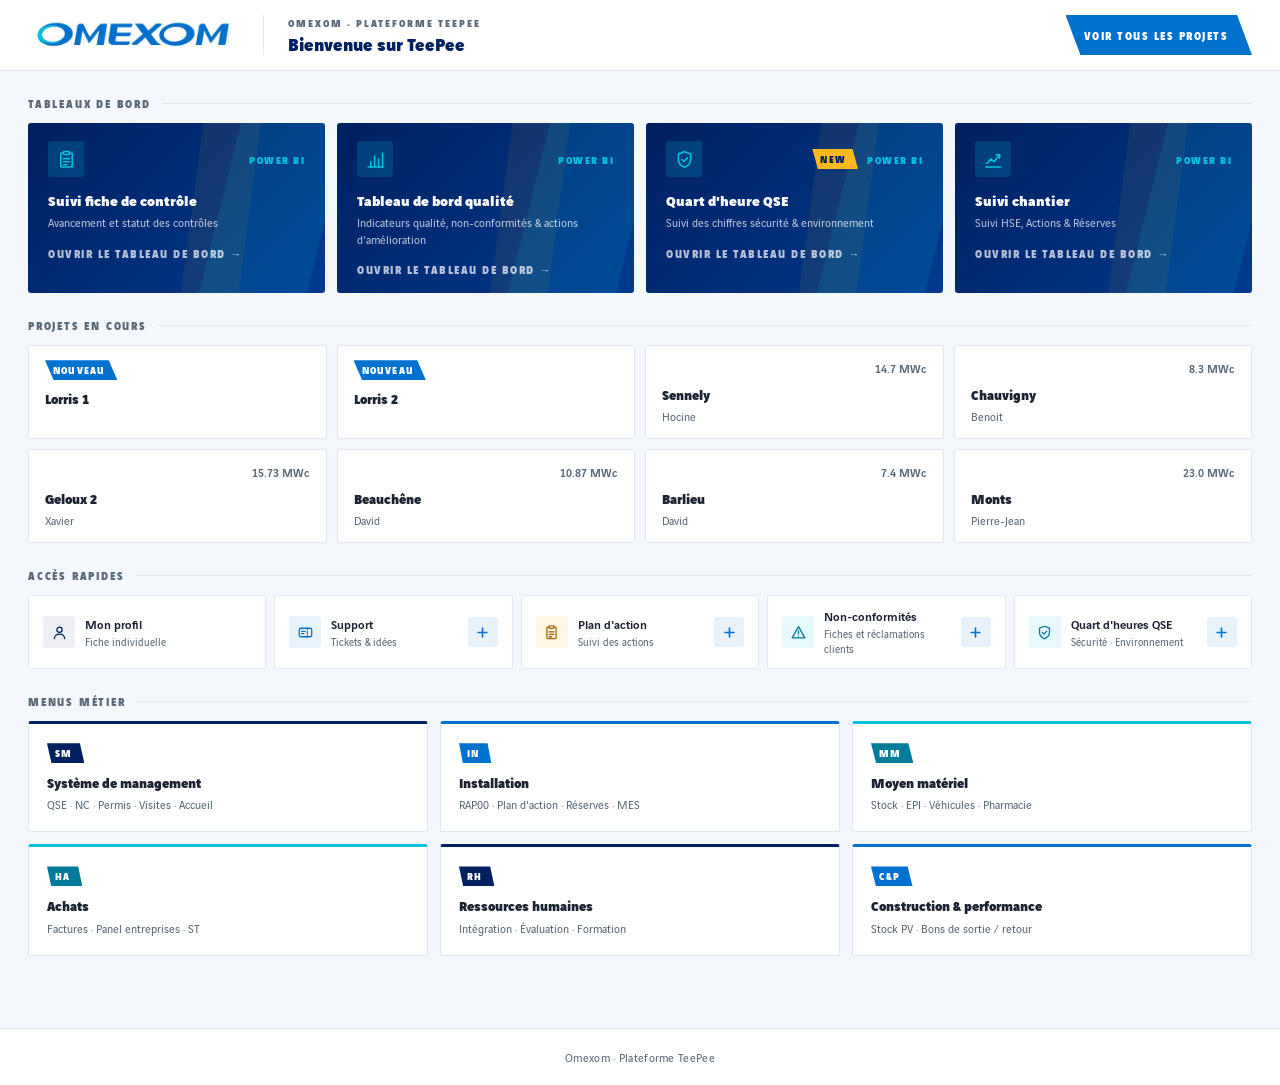
==== commit 9ed70d3e: "Bouton + Support sur toutes les pages, avec l'URL de saisie relevee par Bastou L'URL de saisie du ti" ====
--- a/index.html
+++ b/index.html
@@ -17,14 +17,10 @@
 }
 @media (max-width: 1100px) {
   .quick-row { grid-template-columns: repeat(3,1fr); }
-  .projects-grid { grid-template-columns: repeat(3,1fr); }
+  .dash-grid { grid-template-columns: repeat(2,1fr); }
 }
 @media (max-width: 820px) {
-  .dash-grid { grid-template-columns: repeat(2,1fr); }
   .quick-row, .menus-grid, .projects-grid { grid-template-columns: repeat(2,1fr); }
-  .featured { flex-direction: column; align-items: flex-start; gap: 14px; }
-  .hero-inner { flex-direction: column; align-items: flex-start; }
-  .hero-stats { width: 100%; justify-content: flex-start; }
 }
 @media (max-width: 560px) {
   .body-wrap { padding: 18px 16px 36px; }
@@ -157,6 +153,7 @@
     <div class="qcard">
       <a class="qcard-hit" target="_parent" href="https://safeplace.teepee.fr/#/category/DC3605A6/AE9641CE/dataList/TicketsSupport/FiltreLUtilisateurVoirQueSesTickets" aria-label="Ouvrir Support"></a>
       <div class="qico ib"><svg class="ico" viewBox="0 0 24 24" fill="none" stroke="currentColor" stroke-width="1.8" stroke-linecap="round" stroke-linejoin="round" aria-hidden="true"><rect x="3.2" y="6" width="17.6" height="12" rx="2"/><path d="M14.6 6v2.2M14.6 10.9v2.2M14.6 15.8v2.2"/><path d="M6.4 10.4h5.2M6.4 13.6h3.4"/></svg></div><div><div class="ql2">Support</div><div class="qs2">Tickets &amp; idées</div></div>
+      <a class="qcard-saisir" target="_parent" href="https://safeplace.teepee.fr/#/viewData/DC3605A6/AE9641CE/TicketsSupport/TicketsSupport" title="Nouveau ticket" aria-label="Saisir un ticket support"><svg viewBox="0 0 24 24" fill="none" stroke="currentColor" stroke-width="2.6" stroke-linecap="round" aria-hidden="true"><path d="M12 5v14M5 12h14"/></svg></a>
     </div>
     <div class="qcard">
       <a class="qcard-hit" target="_parent" href="https://safeplace.teepee.fr/#/category/0CBC7D3A/1A268114/dataList/PlanDActions/PlanDActionsGeNeRal" aria-label="Ouvrir Plan d'action"></a>
--- a/omexom.css
+++ b/omexom.css
@@ -19,12 +19,15 @@
   --yellow: #FFB91D; --colvert: #007B99;
   --bg: #F4F7FB; --white: #FFFFFF;
   --text: #1C2333; --mid: #5A6978; --border: #E0E8F0;
+  --ok: #2E7D32; --warn: #B26B00; --ko: #C62828;
+  --page-max: 1720px; --gutter: max(28px, calc((100% - var(--page-max)) / 2));
+  --copy: url("data:image/svg+xml,%3Csvg xmlns='http://www.w3.org/2000/svg' viewBox='0 0 24 24' fill='none' stroke='%23000' stroke-width='2.6' stroke-linecap='round' stroke-linejoin='round'%3E%3Crect x='8' y='8' width='13' height='13' rx='2'/%3E%3Cpath d='M16 8V5a2 2 0 0 0-2-2H5a2 2 0 0 0-2 2v9a2 2 0 0 0 2 2h3'/%3E%3C/svg%3E");
   --plus: url("data:image/svg+xml,%3Csvg xmlns='http://www.w3.org/2000/svg' viewBox='0 0 24 24' fill='none' stroke='%23000' stroke-width='3.4' stroke-linecap='round'%3E%3Cpath d='M12 5v14M5 12h14'/%3E%3C/svg%3E");
 }
 /* ── BANDEAU DE TETE ── */
 .site-header {
   background: var(--white); border-bottom: 1px solid var(--border);
-  padding: 15px 28px; display: flex; align-items: center; gap: 24px;
+  padding: 15px var(--gutter); display: flex; align-items: center; gap: 24px;
 }
 .site-logo { height: 38px; width: auto; display: block; flex: none; }
 .site-id { border-left: 1px solid var(--border); padding-left: 24px; min-width: 0; }
@@ -55,7 +58,7 @@
 .dcard-ico .ico { width: 21px; height: 21px; }
 
 body { font-family: 'Vinci Sans', Arial, sans-serif; background: var(--bg); color: var(--text); margin: 0; padding: 0; }
-.body-wrap { padding: 24px 28px 48px; }
+.body-wrap { padding: 24px var(--gutter) 48px; }
 .section-label {
   font-size: 11px; font-weight: 900; letter-spacing: 1.8px; text-transform: uppercase;
   color: var(--mid); margin-bottom: 12px;
@@ -121,14 +124,13 @@
 .pcard:hover { box-shadow: 0 4px 16px rgba(0,32,96,0.10); transform: translateY(-2px); border-color: var(--blue); }
 .pc-top { display: flex; align-items: center; justify-content: space-between; margin-bottom: 8px; }
 .pc-badge.new { background: var(--blue); color: #fff; }
-.pc-badge.works { background: var(--yellow); color: var(--deep); }
 .pc-power { font-size: 12px; font-weight: 500; color: var(--mid); margin-left: auto; }
 .pc-name { font-size: 14px; font-weight: 900; color: var(--text); margin-bottom: 4px; }
 .pc-ct { font-size: 12px; font-weight: 400; color: var(--mid); }
 .site-footer {
   background: var(--white);
   border-top: 1px solid var(--border);
-  padding: 20px 28px;
+  padding: 20px var(--gutter);
   text-align: center;
 }
 .footer-inner { display: flex; justify-content: center; align-items: center; }
@@ -198,6 +200,50 @@
   -webkit-mask: var(--plus) center/11px no-repeat; mask: var(--plus) center/11px no-repeat;
 }
 .ocard-saisir:hover { background: var(--deep); transform: translateY(-1px); }
+/* Variante : copier un lien plutot que saisir. Meme bouton, pictogramme de copie,
+   et l'etat is-copied confirme deux secondes. */
+.ocard-copier { border: 0; cursor: pointer; }
+.ocard-copier::before { -webkit-mask-image: var(--copy); mask-image: var(--copy); width: 12px; height: 12px; }
+.ocard-copier.is-copied { background: var(--colvert); }
 .ocard-actions { margin-top: auto; padding-top: 4px; }
 .ocard-link span { transition: transform 0.16s; }
 .ocard:hover .ocard-link span { transform: translateX(3px); }
+
+/* ── CLAVIER ET MOUVEMENT ── */
+/* Les liens qui couvrent une carte (qcard-hit, ocard-hit) portent le contour de la carte.
+   Les boutons en parallelogramme sont decoupes par clip-path : leur contour se dessine
+   a l'interieur, sinon il serait coupe. */
+:focus-visible { outline: 2px solid var(--blue); outline-offset: 2px; }
+.qcard-hit:focus-visible, .ocard-hit:focus-visible { outline-offset: -2px; border-radius: 3px; }
+.site-cta:focus-visible, .ocard-saisir:focus-visible { outline: 2px solid #fff; outline-offset: -5px; background: var(--deep); }
+.qcard-saisir:focus-visible { background: var(--blue); color: #fff; outline-offset: 1px; }
+@media (prefers-reduced-motion: reduce) {
+  *, *::before, *::after { transition: none !important; }
+  .qcard:hover, .mcard:hover, .pcard:hover, .dcard:hover, .ocard:hover, .ocard-saisir:hover { transform: none; }
+  .dcard:hover .dcard-link span, .ocard:hover .ocard-link span, .section-link:hover span { transform: none; }
+}
+
+/* ── LEGENDE DE STATUTS ── */
+/* Six cases separees par un filet, chacune un pictogramme colore, un mot, une ligne. */
+.legend { display: grid; gap: 1px; background: var(--border); border: 1px solid var(--border); border-radius: 3px; overflow: hidden; }
+.legend-item { background: var(--white); padding: 14px 16px; display: flex; align-items: flex-start; gap: 12px; }
+.legend-item b { display: block; font-size: 13px; font-weight: 900; color: var(--text); line-height: 1.3; }
+.legend-item span { display: block; font-size: 12px; font-weight: 400; color: var(--mid); margin-top: 3px; line-height: 1.4; }
+.legend-ico { width: 32px; height: 32px; border-radius: 3px; flex: none; display: flex; align-items: center; justify-content: center; }
+.legend-ico .ico { width: 18px; height: 18px; }
+.lg-wait { color: var(--mid); background: rgba(90,105,120,0.10); }
+.lg-check { color: var(--blue); background: rgba(0,113,206,0.09); }
+.lg-ok { color: var(--ok); background: rgba(46,125,50,0.10); }
+.lg-warn { color: var(--warn); background: rgba(255,185,29,0.16); }
+.lg-ko { color: var(--ko); background: rgba(198,40,40,0.09); }
+
+/* ── ETATS PROVISOIRES ── */
+/* is-soon : une carte tableau de bord qui annonce sans ouvrir. Pas de lien, pas de survol. */
+.dcard.is-soon { cursor: default; opacity: 0.85; }
+.dcard.is-soon:hover { box-shadow: none; transform: none; }
+/* is-missing : le lien TeePee reste a relever, la carte se voit mais ne s'ouvre pas.
+   A retirer des que LIENS.md a l'URL, jamais a laisser en production. */
+.ocard.is-missing { cursor: default; }
+.ocard.is-missing:hover { box-shadow: none; transform: none; }
+.ocard.is-missing .ocard-link, .ocard.is-missing .ocard-saisir, .site-cta.is-missing { opacity: 0.45; cursor: not-allowed; }
+.ocard.is-missing .ocard-tag { color: var(--warn); background: rgba(255,185,29,0.16); }
